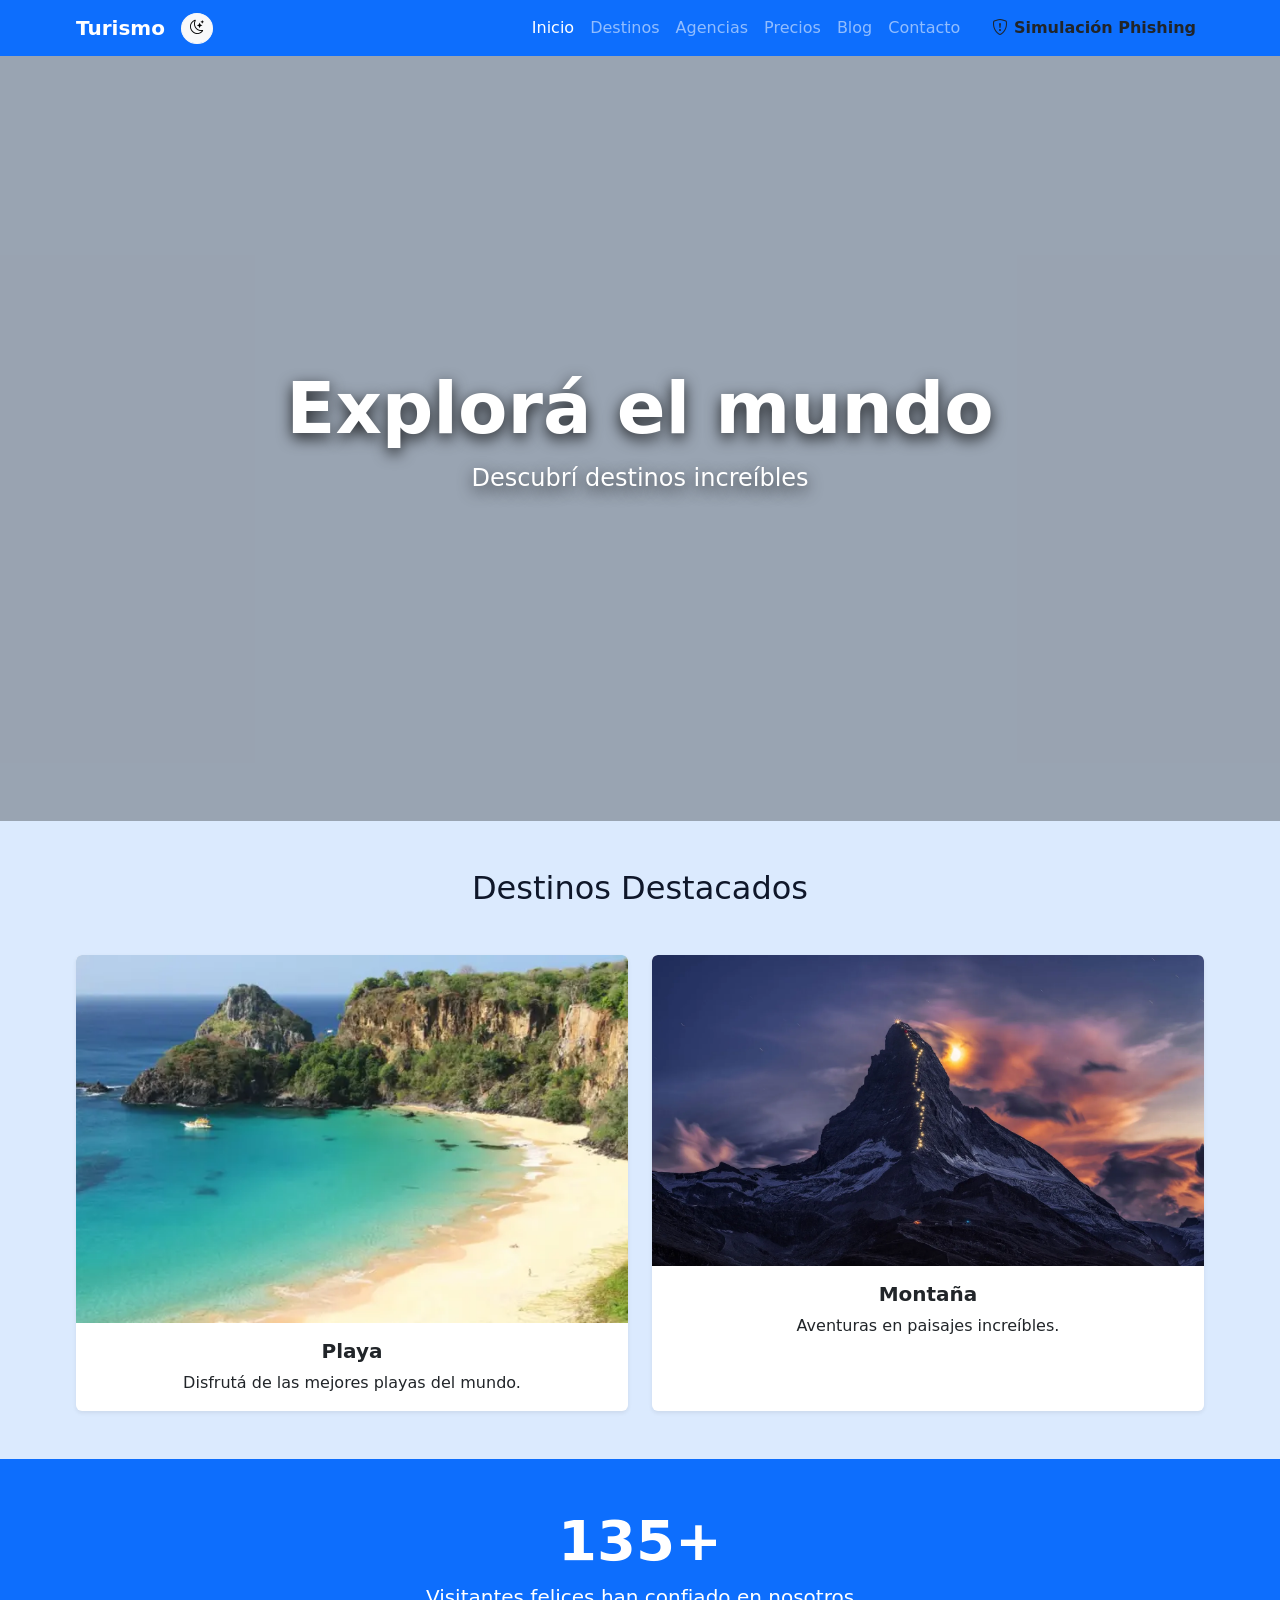
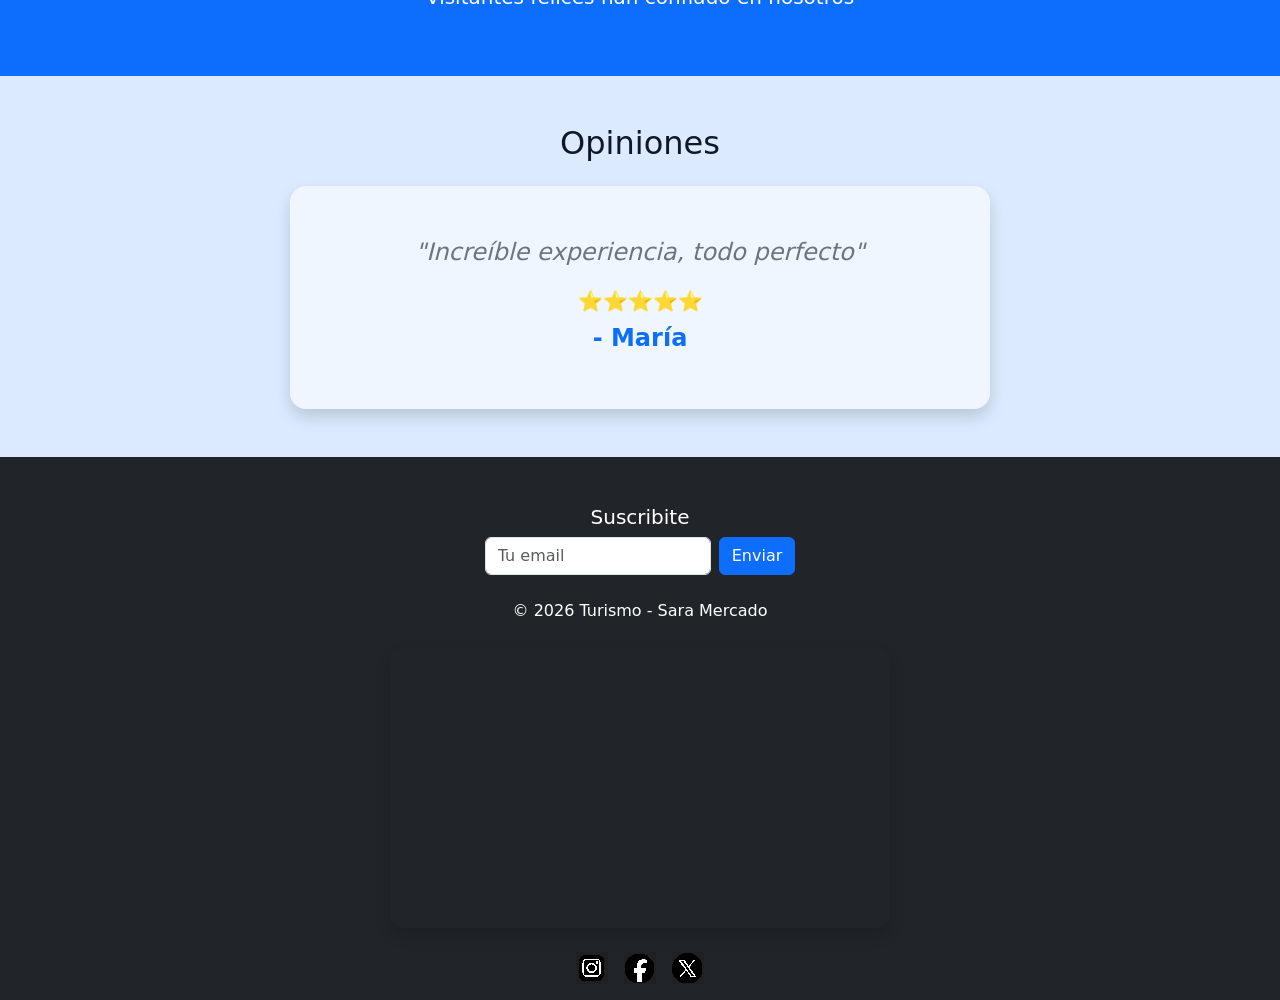
==== index.html @ 86ad674a "proyecto" ====
<!DOCTYPE html>
<html lang="es">
<head>
    <meta charset="UTF-8">
    <meta name="viewport" content="width=device-width, initial-scale=1.0">
    <title>Turismo - Home</title>
    <!-- Bootstrap CSS -->
    <link href="https://cdn.jsdelivr.net/npm/bootstrap@5.3.3/dist/css/bootstrap.min.css" rel="stylesheet">
    <!-- Bootstrap Icons -->
    <link rel="stylesheet" href="https://cdn.jsdelivr.net/npm/bootstrap-icons@1.11.3/font/bootstrap-icons.css">
    <!-- Estilos -->
    <link rel="stylesheet" href="css/variables.css">
    <link rel="stylesheet" href="css/styles.css">
    <link rel="stylesheet" href="css/components.css">
</head>
<body>
    <nav class="navbar navbar-expand-lg navbar-dark bg-primary sticky-top">
    <div class="container">
        <a class="navbar-brand fw-bold" href="index.html">Turismo</a>
        <button id="darkModeToggle" class="btn btn-sm btn-light rounded-circle me-3"><i class="bi bi-moon-stars"></i></button>
        <button class="navbar-toggler" type="button" data-bs-toggle="collapse" data-bs-target="#navbarNav">
            <span class="navbar-toggler-icon"></span>
        </button>
        <div class="collapse navbar-collapse justify-content-end" id="navbarNav">
            <ul class="navbar-nav">
                <li class="nav-item"><a class="nav-link active" href="index.html">Inicio</a></li>
                <li class="nav-item"><a class="nav-link " href="destinos.html">Destinos</a></li>
                <li class="nav-item"><a class="nav-link" href="agencias.html">Agencias</a></li>
                <li class="nav-item"><a class="nav-link" href="precios.html">Precios</a></li>
                <li class="nav-item"><a class="nav-link" href="blog.html">Blog</a></li>
                <li class="nav-item"><a class="nav-link" href="contacto.html">Contacto</a></li>
                <li class="nav-item"><a class="nav-link btn btn-outline-warning btn-sm ms-lg-3 text-dark fw-bold" href="#" data-bs-toggle="modal" data-bs-target="#modalPhishing"><i class="bi bi-shield-exclamation"></i> Simulación Phishing</a></li>
            </ul>
        </div>
    </div>
    </nav>

<!-- HERO SECCIÓN -->
<section class="position-relative overflow-hidden" style="height: 85vh;">
    <video class="w-100 h-100" style="object-fit: cover;" autoplay muted loop>
        <source src="assets/videos/video.mp4" type="video/mp4">
    </video>
    <div class="position-absolute top-0 start-0 w-100 h-100 d-flex flex-column justify-content-center align-items-center text-center text-white" style="background: rgba(0,0,0,0.3);">
        <h1 class="display-2 fw-bold" style="text-shadow: 0 5px 15px rgba(0,0,0,0.8);">Explorá el mundo</h1>
        <p class="fs-4" style="text-shadow: 0 5px 15px rgba(0,0,0,0.8);">Descubrí destinos increíbles</p>
    </div>
</section>

<!-- DESTINOS DESTACADOS -->
<section class="container my-5">
    <h2 class="text-center mb-5">Destinos Destacados</h2>
    <div class="row row-cols-1 row-cols-md-2 g-4">
        <div class="col">
            <div class="card h-100 shadow-sm border-0 card-custom">
                <img src="assets/images/playa.webp" class="card-img-top" alt="Playa">
                <div class="card-body text-center">
                    <h5 class="card-title fw-bold">Playa</h5>
                    <p class="card-text">Disfrutá de las mejores playas del mundo.</p>
                </div>
            </div>
        </div>
        <div class="col">
            <div class="card h-100 shadow-sm border-0 card-custom">
                <img src="assets/images/montania.webp" class="card-img-top" alt="Montaña">
                <div class="card-body text-center">
                    <h5 class="card-title fw-bold">Montaña</h5>
                    <p class="card-text">Aventuras en paisajes increíbles.</p>
                </div>
            </div>
        </div>
        
    </div>
</section>

<!-- CONTADOR -->
<section class="bg-primary text-white py-5 text-center my-5">
    <div class="container">
        <h2 class="display-4 fw-bold"><span id="contador">0</span>+</h2>
        <p class="fs-5">Visitantes felices han confiado en nosotros</p>
    </div>
</section>

<!-- TESTIMONIOS (CARRUSEL) -->
<section class="container my-5 text-center">
    <h2 class="mb-4">Opiniones</h2>
    <div id="carouselExample" class="carousel slide mx-auto shadow p-5 rounded-4" data-bs-ride="carousel" style="max-width: 700px; background: var(--card-bg);">
        <div class="carousel-inner">
            <div class="carousel-item active">
                <p class="fs-4 fst-italic text-secondary">"Increíble experiencia, todo perfecto"</p>
                <div class="fs-5 text-warning mb-2">⭐⭐⭐⭐⭐</div>
                <h4 class="text-primary fw-bold">- María</h4>
            </div>
            <div class="carousel-item">
                <p class="fs-4 fst-italic text-secondary">"El mejor viaje de mi vida"</p>
                <div class="fs-5 text-warning mb-2">⭐⭐⭐⭐⭐</div>
                <h4 class="text-primary fw-bold">- Juan</h4>
            </div>
            <div class="carousel-item">
                <p class="fs-4 fst-italic text-secondary">"Excelente atención y destinos"</p>
                <div class="fs-5 text-warning mb-2">⭐⭐⭐⭐⭐</div>
                <h4 class="text-primary fw-bold">- Laura</h4>
            </div>
        </div>
    </div>
</section>
<!-- MODAL EDUCATIVO DE PHISHING -->
<div class="modal fade" id="modalPhishing" tabindex="-1" aria-hidden="true">
    <div class="modal-dialog modal-dialog-centered">
        <div class="modal-content">
            <div class="modal-header bg-danger text-white">
                <h5 class="modal-title"><i class="bi bi-bug-fill"></i> Módulo Educativo: Phishing</h5>
                <button type="button" class="btn-close btn-close-white" data-bs-dismiss="modal"></button>
            </div>
            <div class="modal-body">
                <p class="alert alert-warning"><strong><i class="bi bi-exclamation-triangle"></i> IMPORTANTE:</strong> Esto es una simulación. No ingreses datos reales.</p>
                
                <h6>Ejemplo de mensaje sospechoso:</h6>
                <div class="card bg-light p-3 mb-3 border-danger">
                    <p class="small mb-0">"Urgente: Su cuenta de <strong>Turismo Pro</strong> ha sido suspendida. Haga clic <a href="#">aquí</a> para reactivarla o perderá sus reservas."</p>
                </div>

                <h6>Identifica las señales de fraude:</h6>
                <ul class="small text-muted">
                    <li>Sentido de urgencia exagerado.</li>
                    <li>Links que no dirigen al sitio oficial.</li>
                    <li>Errores de ortografía.</li>
                </ul>

                <hr>
                <p class="text-center fw-bold">¿Es seguro este mensaje?</p>
                <div class="d-flex justify-content-center gap-2">
                    <button class="btn btn-success" id="btnSeguro">Sí, es seguro</button>
                    <button class="btn btn-danger" id="btnFraude">No, es fraude</button>
                </div>
                <!-- Feedback con jQuery -->
                <div id="phishingFeedback" class="mt-3 text-center fw-bold" style="display:none;"></div>
            </div>
        </div>
    </div>
</div>

<!-- FOOTER -->
<footer class="bg-dark text-white pt-5 pb-3">
    <div class="container text-center">
        <h5>Suscribite</h5>
        <!-- IDs para la validación jQuery -->
        <form id="formFooter" class="row g-2 justify-content-center mb-4">
            <div class="col-auto">
                <input type="email" id="emailFooter" class="form-control" placeholder="Tu email" required pattern="^[a-z0-9._%+-]+@[a-z0-9.-]+\.[a-z]{2,4}$">
            </div>
            <div class="col-auto">
                <button type="submit" class="btn btn-primary">Enviar</button>
            </div>
        </form>

        <p class="mb-1">© 2026 Turismo - Sara Mercado</p>

        <div class="ratio ratio-16x9 mx-auto my-4 shadow" style="max-width: 500px; border-radius: 15px; overflow: hidden;">
            <iframe src="https://www.openstreetmap.org/export/embed.html?bbox=-65.3%2C-24.2%2C-65.2%2C-24.1&layer=mapnik"></iframe>
        </div>

        <!-- REQUISITO: Sprite CSS (Cambiamos <i> por estas clases) -->
        <div class="d-flex justify-content-center gap-3 mt-3">
            <a href="#" class="sprite-social fb" title="Facebook"></a>
            <a href="#" class="sprite-social ig" title="Instagram"></a>
            <a href="#" class="sprite-social tw" title="Twitter"></a>
        </div>
    </div>
</footer>


<script src="https://code.jquery.com/jquery-3.6.0.min.js"></script>
<script src="https://cdn.jsdelivr.net/npm/bootstrap@5.3.3/dist/js/bootstrap.bundle.min.js"></script>
<script src="js/main.js"></script>
</body>
</html>
---- css/variables.css ----
:root {
  --bg: #dbeafe;
  --text: #0f172a;

  --primary: #2563eb;

  --card-bg: #eff6ff;

  --header-bg: #bfdbfe;
  --footer-bg: #bfdbfe;

  --footer-text: #0f172a;

  --shadow: 0 10px 25px rgba(0,0,0,0.1);
}

/* Modo Oscuro */
body.dark {
  --bg: #020617;
  --text: #e2e8f0;

  --card-bg: #0f172a;

  /* 🔥 contraste real */
  --header-bg: #020617;
  --footer-bg: #000000;

  --footer-text: #cbd5f5;
}
---- css/styles.css ----
* {
  margin: 0;
  padding: 0;
  box-sizing: border-box;
}

body {
  font-family: system-ui, sans-serif;
  background: var(--bg);
  color: var(--text);
}

.container {
  width: 90%;
  max-width: 1200px;
  margin: auto;
}
---- css/components.css ----
/* EFECTO HOVER PARA CARDS */
.card-custom, .destino-card {
    transition: transform 0.3s ease, box-shadow 0.3s ease;
    cursor: pointer;
    overflow: hidden;
}

.card-custom:hover, .destino-card:hover {
    transform: translateY(-10px);
    box-shadow: 0 15px 30px rgba(0,0,0,0.2) !important;
}

.destino-card img {
    transition: transform 0.5s ease;
}

.destino-card:hover img {
    transform: scale(1.1);
}

/* FORZAR VARIABLES EN MODO OSCURO PARA BOOTSTRAP */
body.dark {
    background-color: var(--bg) !important;
    color: var(--text) !important;
}

body.dark .card {
    background-color: var(--card-bg) !important;
    color: var(--text) !important;
    border: 1px solid rgba(255,255,255,0.1);
}

body.dark .navbar {
    background-color: var(--header-bg) !important;
}

body.dark .table {
    color: var(--text);
}

/*body.dark .table td, body.dark .table th {
    background-color: var(--card-bg) !important;
    color: var(--text) !important;
}
*/
body.dark .table tbody td {
    background-color: var(--card-bg) !important;
    color: var(--text) !important;
}
/* Mantener filas resaltadas en modo oscuro */
body.dark .table tbody tr.table-info td {
    background-color: #b3e5fc !important;
    color: black !important;
}
body.dark .fw-bolder{
    color: black !important;
}
/* BOTONES DE FILTRO ACTIVOS */
.filtro-btn.active {
    background-color: var(--primary) !important;
    color: white !important;
}

/* FLIP CARDS AL PASAR EL MOUSE - VERSIÓN COMPACTA (4 por fila) */
.flip-card {
    perspective: 1000px;
    height: 280px; /* Altura reducida para que entren 4 bien */
    margin-bottom: 20px;
}

.flip-inner {
    position: relative;
    width: 100%;
    height: 100%;
    text-align: center;
    transition: transform 0.8s;
    transform-style: preserve-3d;
}

.flip-card:hover .flip-inner {
    transform: rotateY(180deg);
}

.flip-front, .flip-back {
    position: absolute;
    width: 100%;
    height: 100%;
    backface-visibility: hidden;
    border-radius: 15px;
    border: 1px solid rgba(0,0,0,0.1); /* Un borde sutil para que se distingan */
}
.flip-front {
    display: flex;
    flex-direction: column;
    justify-content: space-between; /* Esto empuja el texto hacia abajo */
    background-color: var(--card-bg);
    height: 100%;
}

/* Ajuste de la imagen frontal para que sea más chica */
.flip-front img {
    height: 160px !important; 
    object-fit: cover;
    width: 100%;
}

/* Ajuste de los títulos frontales */
/*.flip-front h3 {
    font-size: 1.1rem; /* Texto un poco más pequeño 
    padding: 10px !important;
    margin: 0;
}*/

.flip-front h3 {
    font-size: 1.1rem;
    padding-bottom: 20px !important; /* Le damos aire abajo para que no toque el borde */
    margin-top: auto; /* Fuerza al título a irse lo más abajo posible */
    color: var(--primary);
    font-weight: bold;
}
.flip-back {
    transform: rotateY(180deg);
    background-color: var(--primary); /* Aseguramos que el dorso tenga color */
    color: white;
    display: flex;
    flex-direction: column;
    justify-content: center;
    align-items: center;
    padding: 15px;
}

.flip-back p {
    font-size: 0.85rem; /* Párrafo más pequeño para que quepa en el dorso */
    margin-bottom: 10px;
}

/* Estrellas */
.rating-stars {
    font-size: 1.2rem; /* Tamaño de estrellas ajustado */
}

.rating-stars i {
    cursor: pointer;
    color: #ccc;
    transition: color 0.2s;
}

.rating-stars i.active {
    color: gold;
}

/* ESTILOS PARA LA TABLA DE PRECIOS */
.table-primary {
    --bs-table-bg: #0d6efd !important; /* azul Bootstrap */
    --bs-table-color: white !important;
}

.table-hover tbody tr:hover {
    background-color: #e3f2fd !important; /* Celeste muy clarito al pasar el mouse */
    transition: 0.3s;
}

/* Redondear bordes de la tabla */
.rounded-4 {
    border-radius: 1rem !important;
}

/* Badge personalizado */
.badge {
    font-weight: 500;
    padding: 0.5em 1em;
}

.precios{
    text-align: center;
}
.precios h2, h3{
    font-weight: bold;
}
.precios h2{
    font-size: 25px;
    padding-top: 20px;
}
.precios h3{
    font-size: 18px;
    padding-top: 20px;
}

/* REQUISITO: Sprite CSS */
.sprite-social {
    display: block;
    width: 32px;  /* Tamaño del cuadradito del icono */
    height: 32px;
    background-image: url('../assets/images/sprite-redes.png');
    background-repeat: no-repeat;
    transition: transform 0.3s ease;
}

.sprite-social:hover {
    transform: translateY(-5px);
    
}

/* Posiciones exactas dentro de la imagen sprite */
.fb { background-position: 0 0; }
.ig { background-position: -32px 0; }
.tw { background-position: -64px 0; }

/* =========================================
   TAMAÑOS UNIFORMES PARA CARDS
========================================= */

/* DESTINOS */
.destino-card img {
    height: 250px;
    object-fit: cover;
}

/* AGENCIAS */
.flip-front img {
    height: 220px;
    object-fit: cover;
}

/* BLOG - imágenes grandes */
.post-item .card-img-top {
    object-fit: cover;
}

/* Imagen principal del blog */
.col-lg-8 .card-img-top {
    height: 450px;
}

/* Imágenes laterales y pequeñas */
.col-lg-4 .card-img-top,
.col-md-6 .card-img-top,
.col-lg-3 .card-img-top {
    height: 160px;
}

/* =========================================
   BLOG FIX FILTRO (SIN CAMBIAR DISEÑO)
========================================= */

/* Hace que Bootstrap reacomode bien al ocultar elementos */
#blog-container {
    display: flex;
    flex-wrap: wrap;
}

/* IMPORTANTE: mantiene comportamiento de columnas */
#blog-container > .col-lg-8,
#blog-container > .col-lg-4,
#blog-container > .col-md-6,
#blog-container > .col-lg-3 {
    display: block;
}

/* Evita saltos visuales raros al filtrar */
.post-item {
    transition: transform 0.2s ease, opacity 0.2s ease;
}

/* Cuando está oculto (por JS o Bootstrap) */
.post-item.d-none {
    display: none !important;
}
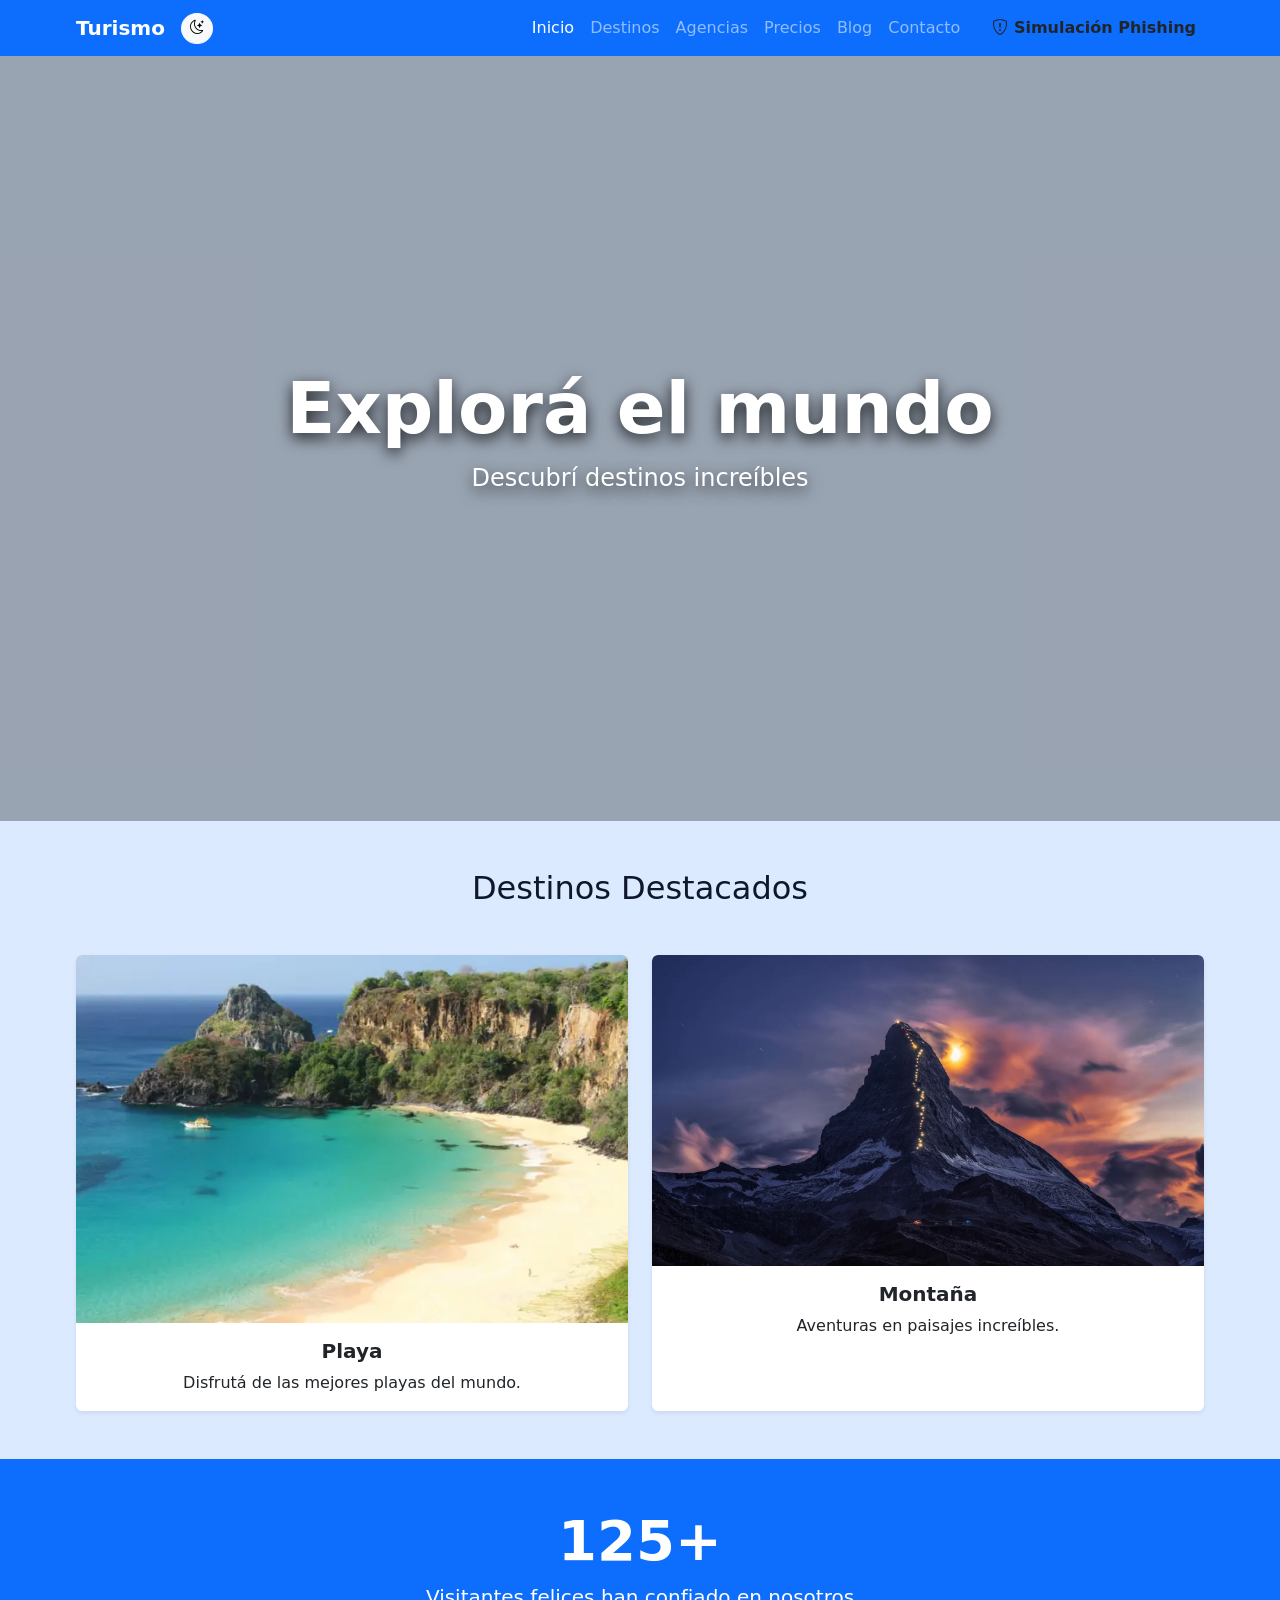
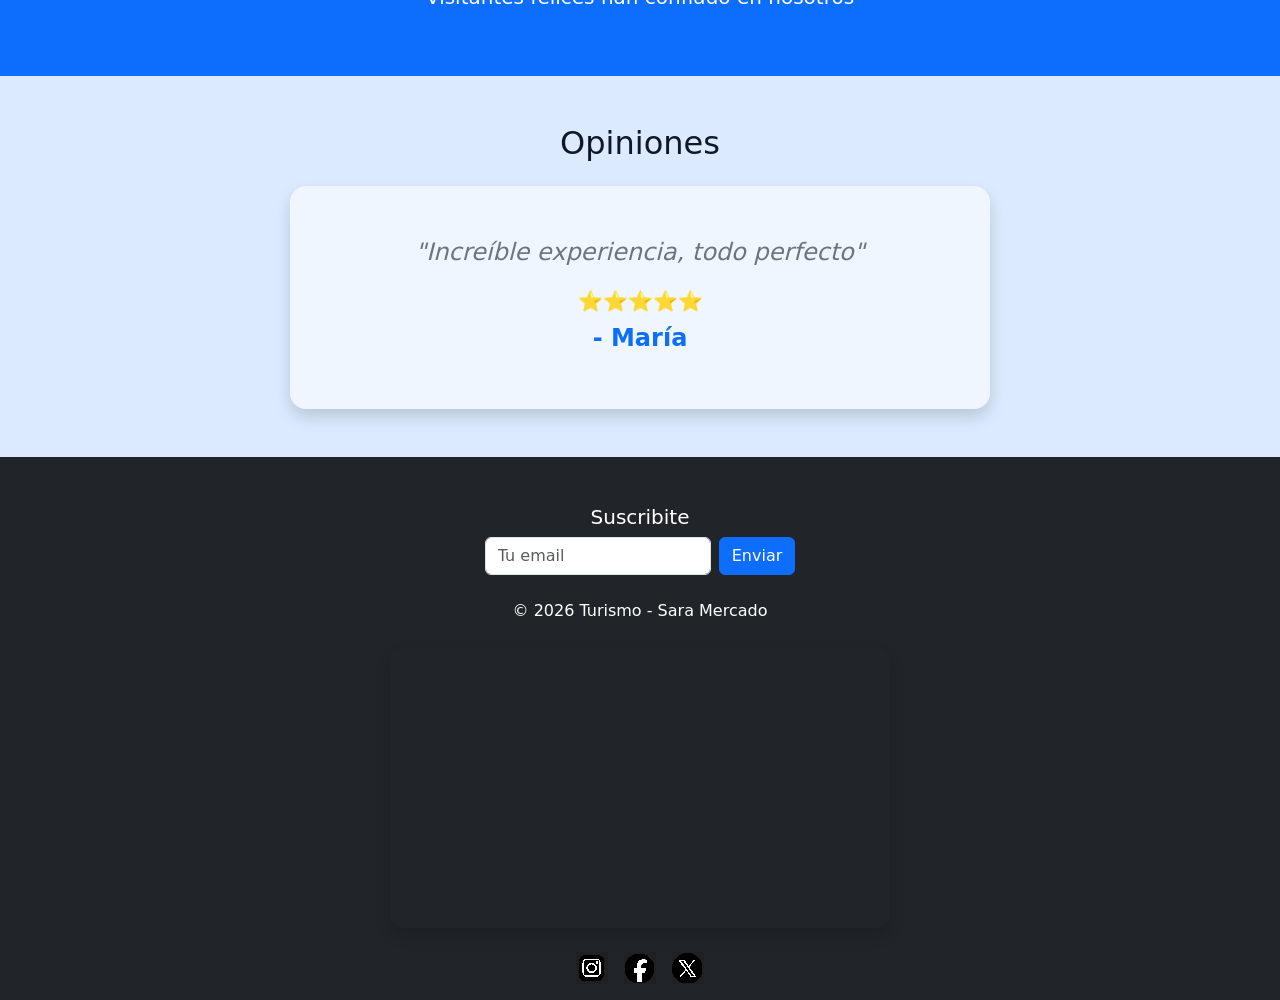
==== commit e6d56a30: "modificaciones" ====
--- a/index.html
+++ b/index.html
@@ -1,176 +1,151 @@
 <!DOCTYPE html>
 <html lang="es">
-<head>
-    <meta charset="UTF-8">
-    <meta name="viewport" content="width=device-width, initial-scale=1.0">
-    <title>Turismo - Home</title>
-    <!-- Bootstrap CSS -->
-    <link href="https://cdn.jsdelivr.net/npm/bootstrap@5.3.3/dist/css/bootstrap.min.css" rel="stylesheet">
-    <!-- Bootstrap Icons -->
-    <link rel="stylesheet" href="https://cdn.jsdelivr.net/npm/bootstrap-icons@1.11.3/font/bootstrap-icons.css">
-    <!-- Estilos -->
-    <link rel="stylesheet" href="css/variables.css">
-    <link rel="stylesheet" href="css/styles.css">
-    <link rel="stylesheet" href="css/components.css">
-</head>
-<body>
-    <nav class="navbar navbar-expand-lg navbar-dark bg-primary sticky-top">
-    <div class="container">
-        <a class="navbar-brand fw-bold" href="index.html">Turismo</a>
-        <button id="darkModeToggle" class="btn btn-sm btn-light rounded-circle me-3"><i class="bi bi-moon-stars"></i></button>
-        <button class="navbar-toggler" type="button" data-bs-toggle="collapse" data-bs-target="#navbarNav">
-            <span class="navbar-toggler-icon"></span>
-        </button>
-        <div class="collapse navbar-collapse justify-content-end" id="navbarNav">
-            <ul class="navbar-nav">
-                <li class="nav-item"><a class="nav-link active" href="index.html">Inicio</a></li>
-                <li class="nav-item"><a class="nav-link " href="destinos.html">Destinos</a></li>
-                <li class="nav-item"><a class="nav-link" href="agencias.html">Agencias</a></li>
-                <li class="nav-item"><a class="nav-link" href="precios.html">Precios</a></li>
-                <li class="nav-item"><a class="nav-link" href="blog.html">Blog</a></li>
-                <li class="nav-item"><a class="nav-link" href="contacto.html">Contacto</a></li>
-                <li class="nav-item"><a class="nav-link btn btn-outline-warning btn-sm ms-lg-3 text-dark fw-bold" href="#" data-bs-toggle="modal" data-bs-target="#modalPhishing"><i class="bi bi-shield-exclamation"></i> Simulación Phishing</a></li>
-            </ul>
-        </div>
-    </div>
-    </nav>
-
-<!-- HERO SECCIÓN -->
-<section class="position-relative overflow-hidden" style="height: 85vh;">
-    <video class="w-100 h-100" style="object-fit: cover;" autoplay muted loop>
-        <source src="assets/videos/video.mp4" type="video/mp4">
-    </video>
-    <div class="position-absolute top-0 start-0 w-100 h-100 d-flex flex-column justify-content-center align-items-center text-center text-white" style="background: rgba(0,0,0,0.3);">
-        <h1 class="display-2 fw-bold" style="text-shadow: 0 5px 15px rgba(0,0,0,0.8);">Explorá el mundo</h1>
-        <p class="fs-4" style="text-shadow: 0 5px 15px rgba(0,0,0,0.8);">Descubrí destinos increíbles</p>
-    </div>
-</section>
-
-<!-- DESTINOS DESTACADOS -->
-<section class="container my-5">
-    <h2 class="text-center mb-5">Destinos Destacados</h2>
-    <div class="row row-cols-1 row-cols-md-2 g-4">
-        <div class="col">
-            <div class="card h-100 shadow-sm border-0 card-custom">
-                <img src="assets/images/playa.webp" class="card-img-top" alt="Playa">
-                <div class="card-body text-center">
-                    <h5 class="card-title fw-bold">Playa</h5>
-                    <p class="card-text">Disfrutá de las mejores playas del mundo.</p>
+    <head>
+        <meta charset="UTF-8">
+        <meta name="viewport" content="width=device-width, initial-scale=1.0">
+        <title>Turismo - Home</title>
+        <link href="https://cdn.jsdelivr.net/npm/bootstrap@5.3.3/dist/css/bootstrap.min.css" rel="stylesheet">
+        <link rel="stylesheet" href="https://cdn.jsdelivr.net/npm/bootstrap-icons@1.11.3/font/bootstrap-icons.css">
+        <link rel="stylesheet" href="css/variables.css">
+        <link rel="stylesheet" href="css/styles.css">
+        <link rel="stylesheet" href="css/components.css">
+    </head>
+    <body>
+        <nav class="navbar navbar-expand-lg navbar-dark bg-primary sticky-top">
+            <div class="container">
+                <a class="navbar-brand fw-bold" href="index.html">Turismo</a>
+                <button id="darkModeToggle" class="btn btn-sm btn-light rounded-circle me-3"><i class="bi bi-moon-stars"></i></button>
+                <button class="navbar-toggler" type="button" data-bs-toggle="collapse" data-bs-target="#navbarNav">
+                    <span class="navbar-toggler-icon"></span>
+                </button>
+                <div class="collapse navbar-collapse justify-content-end" id="navbarNav">
+                    <ul class="navbar-nav">
+                        <li class="nav-item"><a class="nav-link active" href="index.html">Inicio</a></li>
+                        <li class="nav-item"><a class="nav-link " href="destinos.html">Destinos</a></li>
+                        <li class="nav-item"><a class="nav-link" href="agencias.html">Agencias</a></li>
+                        <li class="nav-item"><a class="nav-link" href="precios.html">Precios</a></li>
+                        <li class="nav-item"><a class="nav-link" href="blog.html">Blog</a></li>
+                        <li class="nav-item"><a class="nav-link" href="contacto.html">Contacto</a></li>
+                        <li class="nav-item"><a class="nav-link btn btn-outline-warning btn-sm ms-lg-3 text-dark fw-bold" href="#" data-bs-toggle="modal" data-bs-target="#modalPhishing"><i class="bi bi-shield-exclamation"></i> Simulación Phishing</a></li>
+                    </ul>
+                </div>
+            </div>
+        </nav>
+        <section class="position-relative overflow-hidden" style="height: 85vh;">
+            <video class="w-100 h-100" style="object-fit: cover;" autoplay muted loop>
+                <source src="assets/videos/video.mp4" type="video/mp4">
+            </video>
+            <div class="position-absolute top-0 start-0 w-100 h-100 d-flex flex-column justify-content-center align-items-center text-center text-white" style="background: rgba(0,0,0,0.3);">
+                <h1 class="display-2 fw-bold" style="text-shadow: 0 5px 15px rgba(0,0,0,0.8);">Explorá el mundo</h1>
+                <p class="fs-4" style="text-shadow: 0 5px 15px rgba(0,0,0,0.8);">Descubrí destinos increíbles</p>
+            </div>
+        </section>
+        <section class="container my-5">
+            <h2 class="text-center mb-5">Destinos Destacados</h2>
+            <div class="row row-cols-1 row-cols-md-2 g-4">
+                <div class="col">
+                    <div class="card h-100 shadow-sm border-0 card-custom">
+                        <img src="assets/images/playa.webp" class="card-img-top" alt="Playa">
+                        <div class="card-body text-center">
+                            <h5 class="card-title fw-bold">Playa</h5>
+                            <p class="card-text">Disfrutá de las mejores playas del mundo.</p>
+                        </div>
+                    </div>
+                </div>
+                <div class="col">
+                    <div class="card h-100 shadow-sm border-0 card-custom">
+                        <img src="assets/images/montania.webp" class="card-img-top" alt="Montaña">
+                        <div class="card-body text-center">
+                            <h5 class="card-title fw-bold">Montaña</h5>
+                            <p class="card-text">Aventuras en paisajes increíbles.</p>
+                        </div>
+                    </div>
+                </div>    
+            </div>
+        </section>
+        <section class="bg-primary text-white py-5 text-center my-5">
+            <div class="container">
+                <h2 class="display-4 fw-bold"><span id="contador">0</span>+</h2>
+                <p class="fs-5">Visitantes felices han confiado en nosotros</p>
+            </div>
+        </section>
+        <section class="container my-5 text-center">
+            <h2 class="mb-4">Opiniones</h2>
+            <div id="carouselExample" class="carousel slide mx-auto shadow p-5 rounded-4" data-bs-ride="carousel" style="max-width: 700px; background: var(--card-bg);">
+                <div class="carousel-inner">
+                    <div class="carousel-item active">
+                        <p class="fs-4 fst-italic text-secondary">"Increíble experiencia, todo perfecto"</p>
+                        <div class="fs-5 text-warning mb-2">⭐⭐⭐⭐⭐</div>
+                        <h4 class="text-primary fw-bold">- María</h4>
+                    </div>
+                    <div class="carousel-item">
+                        <p class="fs-4 fst-italic text-secondary">"El mejor viaje de mi vida"</p>
+                        <div class="fs-5 text-warning mb-2">⭐⭐⭐⭐⭐</div>
+                        <h4 class="text-primary fw-bold">- Juan</h4>
+                    </div>
+                    <div class="carousel-item">
+                        <p class="fs-4 fst-italic text-secondary">"Excelente atención y destinos"</p>
+                        <div class="fs-5 text-warning mb-2">⭐⭐⭐⭐⭐</div>
+                        <h4 class="text-primary fw-bold">- Laura</h4>
+                    </div>
+                </div>
+            </div>
+        </section>
+        <div class="modal fade" id="modalPhishing" tabindex="-1" aria-hidden="true">
+            <div class="modal-dialog modal-dialog-centered">
+                <div class="modal-content">
+                    <div class="modal-header bg-danger text-white">
+                        <h5 class="modal-title"><i class="bi bi-bug-fill"></i> Módulo Educativo: Phishing</h5>
+                        <button type="button" class="btn-close btn-close-white" data-bs-dismiss="modal"></button>
+                    </div>
+                    <div class="modal-body">
+                        <p class="alert alert-warning"><strong><i class="bi bi-exclamation-triangle"></i> IMPORTANTE:</strong> Esto es una simulación. No ingreses datos reales.</p>
+                        
+                        <h6>Ejemplo de mensaje sospechoso:</h6>
+                        <div class="card bg-light p-3 mb-3 border-danger">
+                            <p class="small mb-0">"Urgente: Su cuenta de <strong>Turismo Pro</strong> ha sido suspendida. Haga clic <a href="#">aquí</a> para reactivarla o perderá sus reservas."</p>
+                        </div>
+                        <h6>Identifica las señales de fraude:</h6>
+                        <ul class="small text-muted">
+                            <li>Sentido de urgencia exagerado.</li>
+                            <li>Links que no dirigen al sitio oficial.</li>
+                            <li>Errores de ortografía.</li>
+                        </ul>
+                        <hr>
+                        <p class="text-center fw-bold">¿Es seguro este mensaje?</p>
+                        <div class="d-flex justify-content-center gap-2">
+                            <button class="btn btn-success" id="btnSeguro">Sí, es seguro</button>
+                            <button class="btn btn-danger" id="btnFraude">No, es fraude</button>
+                        </div>
+                        <div id="phishingFeedback" class="mt-3 text-center fw-bold" style="display:none;"></div>
+                    </div>
                 </div>
             </div>
         </div>
-        <div class="col">
-            <div class="card h-100 shadow-sm border-0 card-custom">
-                <img src="assets/images/montania.webp" class="card-img-top" alt="Montaña">
-                <div class="card-body text-center">
-                    <h5 class="card-title fw-bold">Montaña</h5>
-                    <p class="card-text">Aventuras en paisajes increíbles.</p>
+        <footer class="bg-dark text-white pt-5 pb-3">
+            <div class="container text-center">
+                <h5>Suscribite</h5>
+                <form id="formFooter" class="row g-2 justify-content-center mb-4">
+                    <div class="col-auto">
+                        <input type="email" id="emailFooter" class="form-control" placeholder="Tu email" required pattern="^[a-z0-9._%+-]+@[a-z0-9.-]+\.[a-z]{2,4}$">
+                    </div>
+                    <div class="col-auto">
+                        <button type="submit" class="btn btn-primary">Enviar</button>
+                    </div>
+                </form>
+                <p class="mb-1">© 2026 Turismo - Sara Mercado</p>
+                <div class="ratio ratio-16x9 mx-auto my-4 shadow" style="max-width: 500px; border-radius: 15px; overflow: hidden;">
+                    <iframe src="https://www.openstreetmap.org/export/embed.html?bbox=-65.3%2C-24.2%2C-65.2%2C-24.1&layer=mapnik"></iframe>
+                </div>
+                <div class="d-flex justify-content-center gap-3 mt-3">
+                    <a href="#" class="sprite-social fb" title="Facebook"></a>
+                    <a href="#" class="sprite-social ig" title="Instagram"></a>
+                    <a href="#" class="sprite-social tw" title="Twitter"></a>
                 </div>
             </div>
-        </div>
-        
-    </div>
-</section>
-
-<!-- CONTADOR -->
-<section class="bg-primary text-white py-5 text-center my-5">
-    <div class="container">
-        <h2 class="display-4 fw-bold"><span id="contador">0</span>+</h2>
-        <p class="fs-5">Visitantes felices han confiado en nosotros</p>
-    </div>
-</section>
-
-<!-- TESTIMONIOS (CARRUSEL) -->
-<section class="container my-5 text-center">
-    <h2 class="mb-4">Opiniones</h2>
-    <div id="carouselExample" class="carousel slide mx-auto shadow p-5 rounded-4" data-bs-ride="carousel" style="max-width: 700px; background: var(--card-bg);">
-        <div class="carousel-inner">
-            <div class="carousel-item active">
-                <p class="fs-4 fst-italic text-secondary">"Increíble experiencia, todo perfecto"</p>
-                <div class="fs-5 text-warning mb-2">⭐⭐⭐⭐⭐</div>
-                <h4 class="text-primary fw-bold">- María</h4>
-            </div>
-            <div class="carousel-item">
-                <p class="fs-4 fst-italic text-secondary">"El mejor viaje de mi vida"</p>
-                <div class="fs-5 text-warning mb-2">⭐⭐⭐⭐⭐</div>
-                <h4 class="text-primary fw-bold">- Juan</h4>
-            </div>
-            <div class="carousel-item">
-                <p class="fs-4 fst-italic text-secondary">"Excelente atención y destinos"</p>
-                <div class="fs-5 text-warning mb-2">⭐⭐⭐⭐⭐</div>
-                <h4 class="text-primary fw-bold">- Laura</h4>
-            </div>
-        </div>
-    </div>
-</section>
-<!-- MODAL EDUCATIVO DE PHISHING -->
-<div class="modal fade" id="modalPhishing" tabindex="-1" aria-hidden="true">
-    <div class="modal-dialog modal-dialog-centered">
-        <div class="modal-content">
-            <div class="modal-header bg-danger text-white">
-                <h5 class="modal-title"><i class="bi bi-bug-fill"></i> Módulo Educativo: Phishing</h5>
-                <button type="button" class="btn-close btn-close-white" data-bs-dismiss="modal"></button>
-            </div>
-            <div class="modal-body">
-                <p class="alert alert-warning"><strong><i class="bi bi-exclamation-triangle"></i> IMPORTANTE:</strong> Esto es una simulación. No ingreses datos reales.</p>
-                
-                <h6>Ejemplo de mensaje sospechoso:</h6>
-                <div class="card bg-light p-3 mb-3 border-danger">
-                    <p class="small mb-0">"Urgente: Su cuenta de <strong>Turismo Pro</strong> ha sido suspendida. Haga clic <a href="#">aquí</a> para reactivarla o perderá sus reservas."</p>
-                </div>
-
-                <h6>Identifica las señales de fraude:</h6>
-                <ul class="small text-muted">
-                    <li>Sentido de urgencia exagerado.</li>
-                    <li>Links que no dirigen al sitio oficial.</li>
-                    <li>Errores de ortografía.</li>
-                </ul>
-
-                <hr>
-                <p class="text-center fw-bold">¿Es seguro este mensaje?</p>
-                <div class="d-flex justify-content-center gap-2">
-                    <button class="btn btn-success" id="btnSeguro">Sí, es seguro</button>
-                    <button class="btn btn-danger" id="btnFraude">No, es fraude</button>
-                </div>
-                <!-- Feedback con jQuery -->
-                <div id="phishingFeedback" class="mt-3 text-center fw-bold" style="display:none;"></div>
-            </div>
-        </div>
-    </div>
-</div>
-
-<!-- FOOTER -->
-<footer class="bg-dark text-white pt-5 pb-3">
-    <div class="container text-center">
-        <h5>Suscribite</h5>
-        <!-- IDs para la validación jQuery -->
-        <form id="formFooter" class="row g-2 justify-content-center mb-4">
-            <div class="col-auto">
-                <input type="email" id="emailFooter" class="form-control" placeholder="Tu email" required pattern="^[a-z0-9._%+-]+@[a-z0-9.-]+\.[a-z]{2,4}$">
-            </div>
-            <div class="col-auto">
-                <button type="submit" class="btn btn-primary">Enviar</button>
-            </div>
-        </form>
-
-        <p class="mb-1">© 2026 Turismo - Sara Mercado</p>
-
-        <div class="ratio ratio-16x9 mx-auto my-4 shadow" style="max-width: 500px; border-radius: 15px; overflow: hidden;">
-            <iframe src="https://www.openstreetmap.org/export/embed.html?bbox=-65.3%2C-24.2%2C-65.2%2C-24.1&layer=mapnik"></iframe>
-        </div>
-
-        <!-- REQUISITO: Sprite CSS (Cambiamos <i> por estas clases) -->
-        <div class="d-flex justify-content-center gap-3 mt-3">
-            <a href="#" class="sprite-social fb" title="Facebook"></a>
-            <a href="#" class="sprite-social ig" title="Instagram"></a>
-            <a href="#" class="sprite-social tw" title="Twitter"></a>
-        </div>
-    </div>
-</footer>
-
-
-<script src="https://code.jquery.com/jquery-3.6.0.min.js"></script>
-<script src="https://cdn.jsdelivr.net/npm/bootstrap@5.3.3/dist/js/bootstrap.bundle.min.js"></script>
-<script src="js/main.js"></script>
-</body>
+        </footer>
+        <script src="https://code.jquery.com/jquery-3.6.0.min.js"></script>
+        <script src="https://cdn.jsdelivr.net/npm/bootstrap@5.3.3/dist/js/bootstrap.bundle.min.js"></script>
+        <script src="js/main.js"></script>
+    </body>
 </html>
--- a/css/components.css
+++ b/css/components.css
@@ -1,4 +1,3 @@
-/* EFECTO HOVER PARA CARDS */
 .card-custom, .destino-card {
     transition: transform 0.3s ease, box-shadow 0.3s ease;
     cursor: pointer;
@@ -18,7 +17,6 @@
     transform: scale(1.1);
 }
 
-/* FORZAR VARIABLES EN MODO OSCURO PARA BOOTSTRAP */
 body.dark {
     background-color: var(--bg) !important;
     color: var(--text) !important;
@@ -38,16 +36,11 @@
     color: var(--text);
 }
 
-/*body.dark .table td, body.dark .table th {
-    background-color: var(--card-bg) !important;
-    color: var(--text) !important;
-}
-*/
 body.dark .table tbody td {
     background-color: var(--card-bg) !important;
     color: var(--text) !important;
 }
-/* Mantener filas resaltadas en modo oscuro */
+
 body.dark .table tbody tr.table-info td {
     background-color: #b3e5fc !important;
     color: black !important;
@@ -55,16 +48,15 @@
 body.dark .fw-bolder{
     color: black !important;
 }
-/* BOTONES DE FILTRO ACTIVOS */
+
 .filtro-btn.active {
     background-color: var(--primary) !important;
     color: white !important;
 }
 
-/* FLIP CARDS AL PASAR EL MOUSE - VERSIÓN COMPACTA (4 por fila) */
 .flip-card {
     perspective: 1000px;
-    height: 280px; /* Altura reducida para que entren 4 bien */
+    height: 280px;
     margin-bottom: 20px;
 }
 
@@ -87,40 +79,32 @@
     height: 100%;
     backface-visibility: hidden;
     border-radius: 15px;
-    border: 1px solid rgba(0,0,0,0.1); /* Un borde sutil para que se distingan */
+    border: 1px solid rgba(0,0,0,0.1); 
 }
 .flip-front {
     display: flex;
     flex-direction: column;
-    justify-content: space-between; /* Esto empuja el texto hacia abajo */
+    justify-content: space-between; 
     background-color: var(--card-bg);
     height: 100%;
 }
 
-/* Ajuste de la imagen frontal para que sea más chica */
 .flip-front img {
     height: 160px !important; 
     object-fit: cover;
     width: 100%;
 }
 
-/* Ajuste de los títulos frontales */
-/*.flip-front h3 {
-    font-size: 1.1rem; /* Texto un poco más pequeño 
-    padding: 10px !important;
-    margin: 0;
-}*/
-
 .flip-front h3 {
     font-size: 1.1rem;
-    padding-bottom: 20px !important; /* Le damos aire abajo para que no toque el borde */
-    margin-top: auto; /* Fuerza al título a irse lo más abajo posible */
+    padding-bottom: 20px !important;
+    margin-top: auto;
     color: var(--primary);
     font-weight: bold;
 }
 .flip-back {
     transform: rotateY(180deg);
-    background-color: var(--primary); /* Aseguramos que el dorso tenga color */
+    background-color: var(--primary);
     color: white;
     display: flex;
     flex-direction: column;
@@ -130,13 +114,12 @@
 }
 
 .flip-back p {
-    font-size: 0.85rem; /* Párrafo más pequeño para que quepa en el dorso */
+    font-size: 0.85rem;
     margin-bottom: 10px;
 }
 
-/* Estrellas */
 .rating-stars {
-    font-size: 1.2rem; /* Tamaño de estrellas ajustado */
+    font-size: 1.2rem;
 }
 
 .rating-stars i {
@@ -149,23 +132,20 @@
     color: gold;
 }
 
-/* ESTILOS PARA LA TABLA DE PRECIOS */
 .table-primary {
-    --bs-table-bg: #0d6efd !important; /* azul Bootstrap */
+    --bs-table-bg: #0d6efd !important;
     --bs-table-color: white !important;
 }
 
 .table-hover tbody tr:hover {
-    background-color: #e3f2fd !important; /* Celeste muy clarito al pasar el mouse */
+    background-color: #e3f2fd !important;
     transition: 0.3s;
 }
 
-/* Redondear bordes de la tabla */
 .rounded-4 {
     border-radius: 1rem !important;
 }
 
-/* Badge personalizado */
 .badge {
     font-weight: 500;
     padding: 0.5em 1em;
@@ -186,10 +166,9 @@
     padding-top: 20px;
 }
 
-/* REQUISITO: Sprite CSS */
 .sprite-social {
     display: block;
-    width: 32px;  /* Tamaño del cuadradito del icono */
+    width: 32px;
     height: 32px;
     background-image: url('../assets/images/sprite-redes.png');
     background-repeat: no-repeat;
@@ -201,55 +180,39 @@
     
 }
 
-/* Posiciones exactas dentro de la imagen sprite */
 .fb { background-position: 0 0; }
 .ig { background-position: -32px 0; }
 .tw { background-position: -64px 0; }
 
-/* =========================================
-   TAMAÑOS UNIFORMES PARA CARDS
-========================================= */
-
-/* DESTINOS */
 .destino-card img {
     height: 250px;
     object-fit: cover;
 }
 
-/* AGENCIAS */
 .flip-front img {
     height: 220px;
     object-fit: cover;
 }
 
-/* BLOG - imágenes grandes */
 .post-item .card-img-top {
     object-fit: cover;
 }
 
-/* Imagen principal del blog */
 .col-lg-8 .card-img-top {
     height: 450px;
 }
 
-/* Imágenes laterales y pequeñas */
 .col-lg-4 .card-img-top,
 .col-md-6 .card-img-top,
 .col-lg-3 .card-img-top {
     height: 160px;
 }
 
-/* =========================================
-   BLOG FIX FILTRO (SIN CAMBIAR DISEÑO)
-========================================= */
-
-/* Hace que Bootstrap reacomode bien al ocultar elementos */
 #blog-container {
     display: flex;
     flex-wrap: wrap;
 }
 
-/* IMPORTANTE: mantiene comportamiento de columnas */
 #blog-container > .col-lg-8,
 #blog-container > .col-lg-4,
 #blog-container > .col-md-6,
@@ -257,12 +220,10 @@
     display: block;
 }
 
-/* Evita saltos visuales raros al filtrar */
 .post-item {
     transition: transform 0.2s ease, opacity 0.2s ease;
 }
 
-/* Cuando está oculto (por JS o Bootstrap) */
 .post-item.d-none {
     display: none !important;
 }
